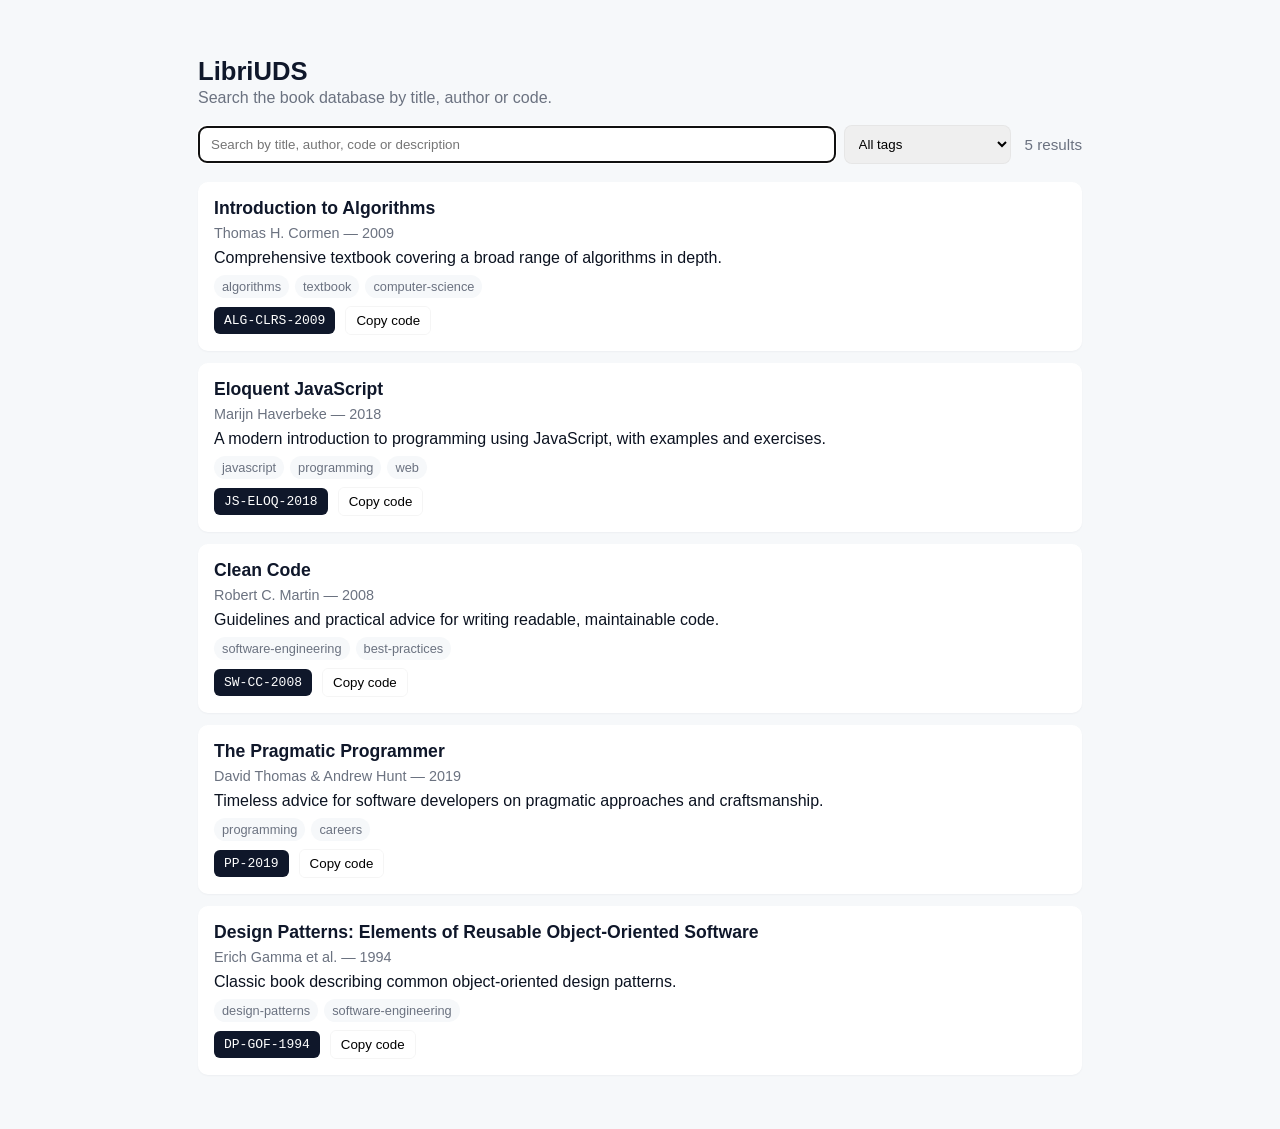
==== index.html @ 9c6471fd "Added Javascript, JSON books table and almost all logic." ====
<!doctype html>
<html lang="en">
	<head>
		<meta charset="utf-8" />
		<meta name="viewport" content="width=device-width,initial-scale=1" />
		<title>LibriUDS — Book Search</title>
		<link rel="stylesheet" href="styles.css" />
	</head>
	<body>
		<main class="container">
			<header>
				<h1>LibriUDS</h1>
				<p class="lead">Search the book database by title, author or code.</p>
			</header>

			<section class="controls">
				<input id="q" type="search" placeholder="Search by title, author, code or description" autofocus />
				<select id="tag-filter">
					<option value="">All tags</option>
				</select>
				<div id="count" class="count"></div>
			</section>

			<section id="results" class="results">
				<!-- results go here -->
			</section>
		</main>

		<script src="scripts.js" defer></script>
	</body>
</html>
---- styles.css ----
:root{
	--bg:#f6f8fa; --card:#ffffff; --muted:#6b7280; --accent:#2563eb; --glass:rgba(0,0,0,0.04);
	--radius:10px; --pad:14px;
}
*{box-sizing:border-box}
body{font-family:Inter,Segoe UI,Roboto,Arial,sans-serif;margin:0;background:var(--bg);color:#0f172a}
.container{max-width:920px;margin:36px auto;padding:18px}
header h1{margin:.2rem 0;font-size:1.6rem}
.lead{margin:0;color:var(--muted)}
.controls{display:flex;gap:8px;align-items:center;margin:18px 0}
.controls input[type=search]{flex:1;padding:10px 12px;border:1px solid var(--glass);border-radius:8px}
.controls select{padding:10px;border-radius:8px;border:1px solid var(--glass)}
.count{color:var(--muted);font-size:.95rem;margin-left:6px}
.results{display:flex;flex-direction:column;gap:12px}
.card{background:var(--card);padding:16px;border-radius:var(--radius);box-shadow:0 1px 2px rgba(16,24,40,0.04);}
.card h2{margin:0 0 6px 0;font-size:1.1rem}
.meta{color:var(--muted);font-size:.9rem;margin-bottom:8px}
.desc{margin:0 0 8px 0;color:#0b1220}
.tags{display:flex;gap:6px;flex-wrap:wrap;margin-bottom:8px}
.tag{background:var(--bg);padding:4px 8px;border-radius:999px;font-size:.8rem;color:var(--muted);}
.code-row{display:flex;gap:10px;align-items:center}
.code{background:#0f172a;color:#fff;padding:6px 10px;border-radius:6px;font-family:monospace}
.copy{padding:6px 10px;border-radius:6px;border:1px solid var(--glass);background:transparent;cursor:pointer}
.empty{color:var(--muted)}
.error{color:#b91c1c}

@media (max-width:600px){
	.controls{flex-direction:column;align-items:stretch}
}

/* Highlight for direct-linked book */
.card.highlight{box-shadow:0 6px 20px rgba(37,99,235,0.12);border:1px solid rgba(37,99,235,0.28)}
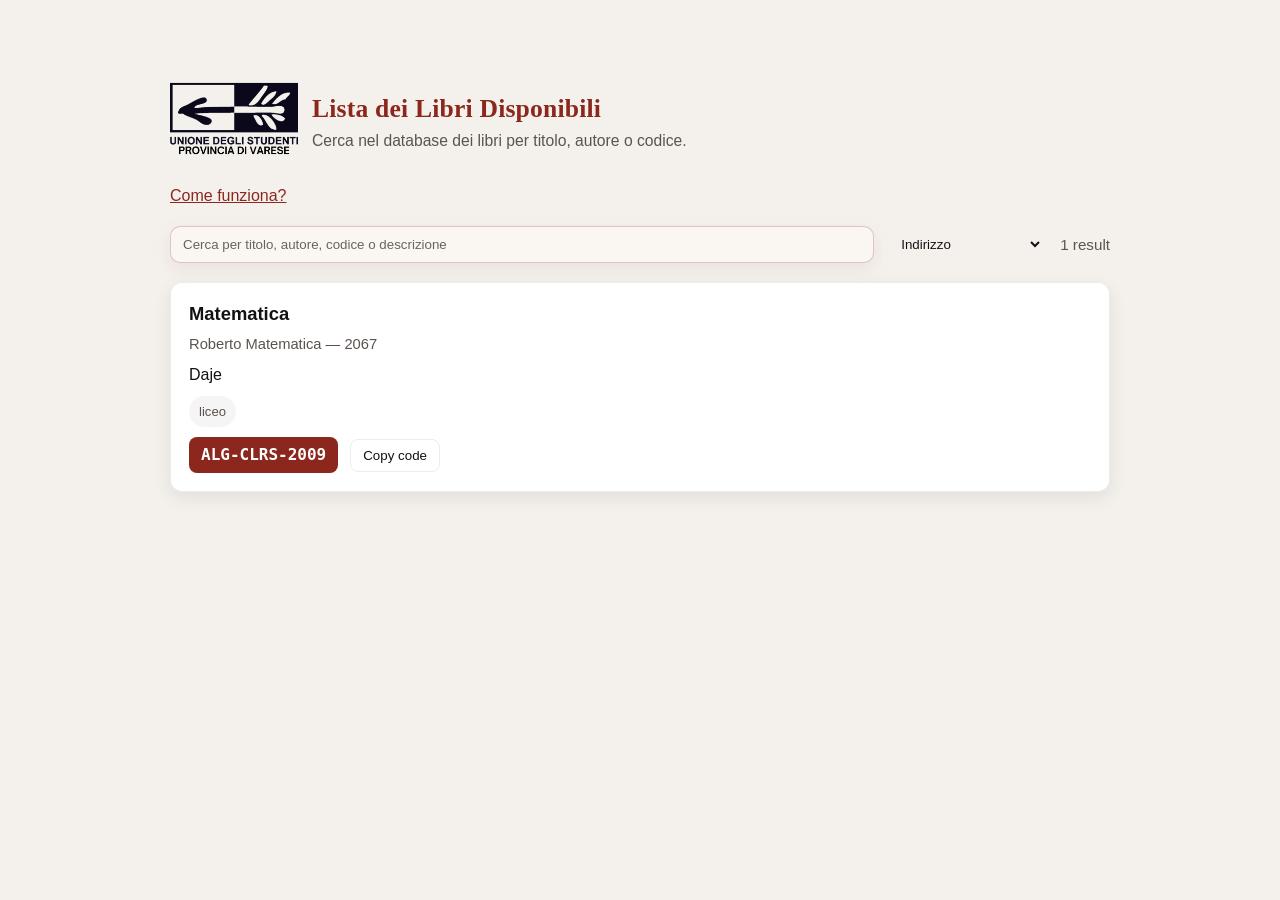
==== commit 64edaea9: "Improved logic, changed the UI and added logo and FAQ page" ====
--- a/index.html
+++ b/index.html
@@ -1,22 +1,29 @@
 <!doctype html>
-<html lang="en">
+<html lang="it">
 	<head>
 		<meta charset="utf-8" />
 		<meta name="viewport" content="width=device-width,initial-scale=1" />
-		<title>LibriUDS — Book Search</title>
-		<link rel="stylesheet" href="styles.css" />
+		<title>Libri UDS — Ricerca Libri</title>
+		<link rel="stylesheet" href="theme.css" />
 	</head>
 	<body>
 		<main class="container">
 			<header>
-				<h1>LibriUDS</h1>
-				<p class="lead">Search the book database by title, author or code.</p>
+			<div class="page-title">
+				<img src="logo.png" alt="Logo UDS" class="logo" />
+				<div>
+					<h1>Lista dei Libri Disponibili</h1>
+					<p class="lead">Cerca nel database dei libri per titolo, autore o codice.</p>
+				</div>
+			</div>
 			</header>
 
+            <a href="come-funziona.html">Come funziona?</a>
+
 			<section class="controls">
-				<input id="q" type="search" placeholder="Search by title, author, code or description" autofocus />
+				<input id="q" type="search" placeholder="Cerca per titolo, autore, codice o descrizione" autofocus />
 				<select id="tag-filter">
-					<option value="">All tags</option>
+					<option value="">Indirizzo</option>
 				</select>
 				<div id="count" class="count"></div>
 			</section>
@@ -26,6 +33,21 @@
 			</section>
 		</main>
 
+		<!--Finto dataset -->
+		<script id="embedded-books" type="application/json">
+		[
+			{
+				"id": 1,
+				"title": "Error",
+				"author": "Error",
+				"year": "Error",
+				"code": "Error",
+				"tags": ["algorithms", "textbook", "computer-science"],
+				"description": "Error"
+			},
+		]
+		</script>
+
 		<script src="scripts.js" defer></script>
 	</body>
 </html>
--- a/theme.css
+++ b/theme.css
@@ -0,0 +1,102 @@
+:root{
+  --bg:#f4f1ed; /* light background */
+  --card:#ffffff; /* card surface */
+  --text:#141115; /* primary text */
+  --muted:#5c534d; /* secondary text */
+  --accent:#8c271e; /* main requested accent */
+  --accent-contrast:#ffffff; /* light text on accent */
+  --glass:rgba(20, 17, 21, 0.04);
+  --radius:12px; --pad:14px;
+}
+
+*{box-sizing:border-box}
+
+/* Typography */
+body{
+  margin:0;
+  background:var(--bg);
+  color:var(--text);
+  font-family: "Segoe UI", Roboto, "Helvetica Neue", Arial, system-ui, -apple-system, sans-serif;
+  -webkit-font-smoothing:antialiased;
+  -moz-osx-font-smoothing:grayscale;
+  line-height:1.45;
+}
+
+header{
+  display:flex;
+  flex-direction:column;
+  gap:18px;
+}
+
+.page-title{
+  display:flex;
+  align-items:center;
+  gap:14px;
+}
+
+.logo{
+  width:128px;
+  height:auto;
+  border-radius:0;
+  background:transparent;
+  padding:0;
+}
+
+header h1{
+  margin:.15rem 0;
+  font-family: Georgia, "Times New Roman", serif;
+  font-weight:600;
+  letter-spacing:0.2px;
+  font-size:1.6rem;
+  color:var(--accent);
+}
+
+/* Links */
+a{color:var(--accent);text-decoration:underline}
+a:hover{text-decoration:none}
+
+.container{max-width:980px;margin:36px auto;padding:20px}
+.lead{margin:0;color:var(--muted);font-size:0.98rem}
+
+/* Controls */
+.controls{display:flex;gap:10px;align-items:center;margin:18px 0}
+.controls input[type=search], .controls select{
+  padding:10px 12px;border-radius:10px;border:1px solid rgba(255,255,255,0.03);
+  background:#faf6f1;color:var(--text);
+  outline:none;transition:box-shadow .12s ease, border-color .12s ease, transform .06s ease;
+}
+.controls input::placeholder{color:var(--muted);opacity:.9}
+.controls input[type=search]:focus, .controls select:focus{box-shadow:0 6px 20px rgba(140,39,30,0.08);border-color:rgba(140,39,30,0.24)}
+.controls input[type=search]{flex:1}
+.controls select{min-width:160px;background:rgba(255,255,255,0.02);color:var(--text)}
+.count{color:var(--muted);font-size:.95rem;margin-left:6px}
+
+.results{display:flex;flex-direction:column;gap:14px}
+
+.card{background:var(--card);padding:18px;border-radius:var(--radius);box-shadow:0 6px 18px rgba(20,17,21,0.08);border:1px solid rgba(20,17,21,0.08)}
+.card h2{margin:0 0 6px 0;font-size:1.15rem}
+.meta{color:var(--muted);font-size:.92rem;margin-bottom:8px}
+.desc{margin:0 0 10px 0;color:var(--text)}
+
+.tags{display:flex;gap:8px;flex-wrap:wrap;margin-bottom:10px}
+.tag{background:rgba(20,17,21,0.04);padding:6px 10px;border-radius:999px;font-size:.82rem;color:var(--muted);transition:background .12s ease,color .12s ease,transform .06s ease}
+.tag:hover{background:rgba(140,39,30,0.12);color:var(--accent-contrast);transform:translateY(-1px)}
+
+.code-row{display:flex;gap:12px;align-items:center;margin-top:6px}
+.code{background:var(--accent);color:var(--accent-contrast);padding:6px 12px;border-radius:8px;font-family:ui-monospace,SFMono-Regular,Menlo,Monaco,"Roboto Mono",monospace;font-weight:600}
+.copy{padding:8px 12px;border-radius:8px;border:1px solid rgba(20,17,21,0.08);background:transparent;color:var(--text);cursor:pointer;transition:background .12s ease,transform .06s ease,box-shadow .12s ease}
+.copy:hover{background:rgba(20,17,21,0.04);transform:translateY(-1px)}
+
+.empty{color:var(--muted)}
+.error{color:#ffb4b4}
+
+/* focus-visible for keyboard users */
+a:focus,button:focus,input:focus,select:focus{outline:none}
+*:focus-visible{box-shadow:0 0 0 3px rgba(140,39,30,0.14);border-radius:8px}
+
+@media (max-width:720px){.controls{flex-direction:column;align-items:stretch}.controls select{min-width:unset}}
+
+.card.highlight{box-shadow:0 18px 40px rgba(140,39,30,0.12);border:1px solid rgba(140,39,30,0.28);transform:translateY(-2px)}
+
+.muted{color:var(--muted)}
+.accent{color:var(--accent)}
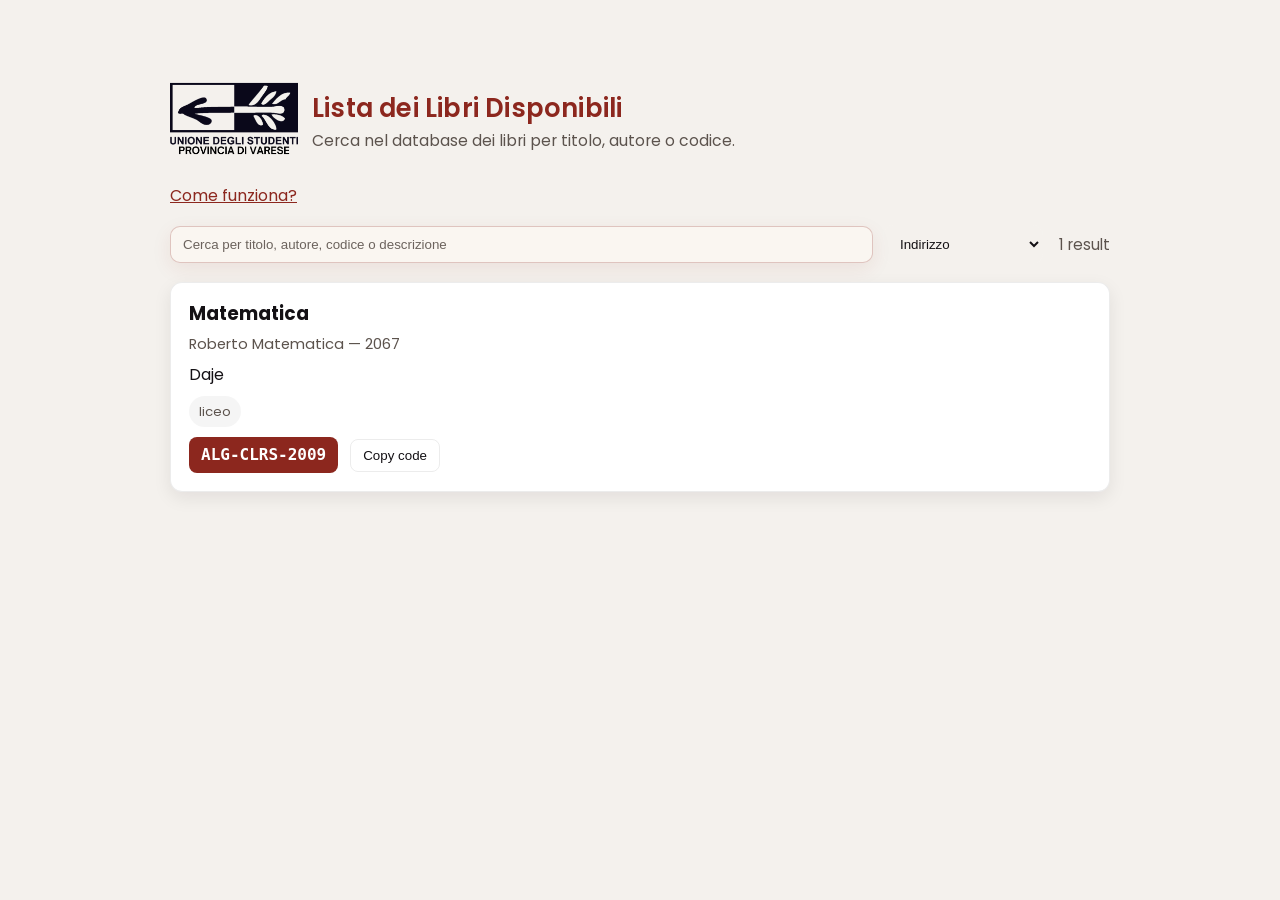
==== commit af83bac8: "Changed fonts and UI improvements for mobile users" ====
--- a/index.html
+++ b/index.html
@@ -4,6 +4,9 @@
 		<meta charset="utf-8" />
 		<meta name="viewport" content="width=device-width,initial-scale=1" />
 		<title>Libri UDS — Ricerca Libri</title>
+		<link rel="preconnect" href="https://fonts.googleapis.com">
+		<link rel="preconnect" href="https://fonts.gstatic.com" crossorigin>
+		<link href="https://fonts.googleapis.com/css2?family=Poppins:wght@400;500;600;700&display=swap" rel="stylesheet">
 		<link rel="stylesheet" href="theme.css" />
 	</head>
 	<body>
--- a/theme.css
+++ b/theme.css
@@ -16,7 +16,7 @@
   margin:0;
   background:var(--bg);
   color:var(--text);
-  font-family: "Segoe UI", Roboto, "Helvetica Neue", Arial, system-ui, -apple-system, sans-serif;
+  font-family: 'Poppins', "Segoe UI", Roboto, "Helvetica Neue", Arial, system-ui, -apple-system, sans-serif;
   -webkit-font-smoothing:antialiased;
   -moz-osx-font-smoothing:grayscale;
   line-height:1.45;
@@ -44,7 +44,7 @@
 
 header h1{
   margin:.15rem 0;
-  font-family: Georgia, "Times New Roman", serif;
+  font-family: 'Poppins', "Segoe UI", Arial, sans-serif;
   font-weight:600;
   letter-spacing:0.2px;
   font-size:1.6rem;
